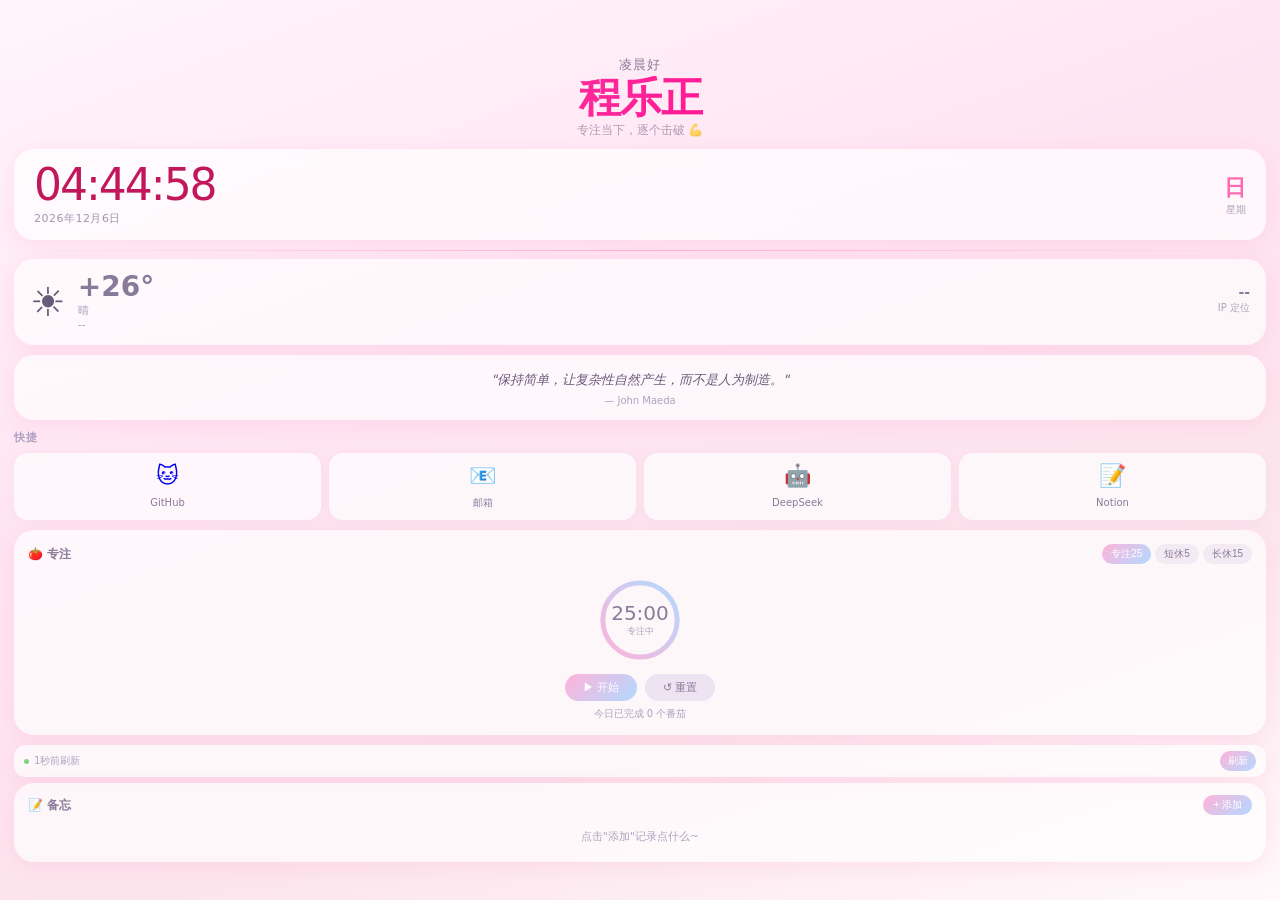
==== dashboard.html @ f09ca6eb "Deploy dashboard" ====
<!DOCTYPE html>
<html lang="zh">
<head>
<meta charset="UTF-8">
<meta name="viewport" content="width=device-width, initial-scale=1.0">
<title>Dashboard</title>
<style>
* { margin: 0; padding: 0; box-sizing: border-box; }
:root {
  --pink: #ff69b4;
  --pink-light: #ffb3d9;
  --pink-dark: #c2185b;
  --purple: #b090c0;
  --purple-dark: #8a7a9a;
  --bg: #ffeef8;
  --card: rgba(255,255,255,0.7);
  --card-hover: rgba(255,255,255,0.9);
  --text: #6a5a7a;
  --text-light: #b0a0c0;
  --shadow: 0 4px 20px rgba(255,150,200,0.2);
  --shadow-hover: 0 8px 30px rgba(255,150,200,0.35);
  --radius: 20px;
}
body {
  min-height: 100vh;
  font-family: 'Segoe UI', 'Microsoft YaHei', system-ui, sans-serif;
  background: linear-gradient(160deg, #fff5fb 0%, #ffe4f2 40%, #fce4ec 70%, #fff9fb 100%);
  overflow: hidden;
  user-select: none;
  color: var(--text);
  border-radius: 24px;
  clip-path: inset(0 round 24px);
}
.content { padding: 48px 14px 38px; height: 100vh; overflow-y: auto; }

/* ===================== HERO ===================== */
.hero {
  text-align: center;
  padding: 8px 0 10px;
  position: relative;
}
.hero-greeting {
  font-size: 13px;
  color: var(--purple-dark);
  margin-bottom: 2px;
  letter-spacing: 1px;
}
.hero-name {
  font-size: 42px;
  font-weight: 800;
  line-height: 1.05;
  background: linear-gradient(125deg, #ff69b4 0%, #ff1493 30%, #b03ab0 60%, #ff69b4 100%);
  background-size: 200% auto;
  -webkit-background-clip: text;
  -webkit-text-fill-color: transparent;
  background-clip: text;
  animation: shimmer 4s linear infinite;
  letter-spacing: -1px;
}
@keyframes shimmer {
  0% { background-position: 0% center; }
  100% { background-position: 200% center; }
}
.hero-sub {
  font-size: 12px;
  color: var(--purple-dark);
  opacity: 0.7;
  margin-top: 2px;
}

/* ===================== TIME CARD ===================== */
.time-card {
  background: var(--card);
  border-radius: var(--radius);
  padding: 14px 20px;
  margin-bottom: 10px;
  box-shadow: var(--shadow);
  backdrop-filter: blur(10px);
  display: flex;
  align-items: center;
  justify-content: space-between;
}
.time-left { display: flex; flex-direction: column; }
.time { font-size: 44px; font-weight: 200; color: var(--pink-dark); line-height: 1; letter-spacing: -2px; }
.date { font-size: 11px; color: var(--purple-dark); margin-top: 4px; opacity: 0.8; letter-spacing: 0.5px; }
.time-right { text-align: right; }
.weekday { font-size: 22px; font-weight: 600; color: var(--pink); }
.weekday-label { font-size: 10px; color: var(--purple-dark); opacity: 0.7; }

/* ===================== DIVIDER ===================== */
.divider { height: 1px; background: linear-gradient(90deg, transparent, var(--pink-light), transparent); margin: 8px 0; }

/* ===================== INFO ROW ===================== */
.info-row { display: grid; grid-template-columns: 1fr 1fr; gap: 8px; margin-bottom: 10px; }
.info-card {
  background: var(--card);
  border-radius: var(--radius);
  padding: 12px 14px;
  box-shadow: var(--shadow);
  backdrop-filter: blur(10px);
  transition: all 0.25s;
}
.info-card:hover { background: var(--card-hover); box-shadow: var(--shadow-hover); transform: translateY(-2px); }
.info-card:active { transform: translateY(0); }
.info-label { font-size: 10px; color: var(--text-light); margin-bottom: 4px; display: flex; align-items: center; gap: 4px; }
.info-value { font-size: 18px; font-weight: 600; color: var(--purple-dark); line-height: 1.1; }
.info-value.sm { font-size: 14px; }
.weather-card-full { background: var(--card); border-radius: var(--radius); padding: 14px 16px; margin-bottom: 10px; box-shadow: var(--shadow); display: flex; align-items: center; gap: 12px; }
.weather-icon-lg { font-size: 40px; line-height: 1; }
.weather-detail { flex: 1; }
.weather-main { font-size: 28px; font-weight: 700; color: var(--purple-dark); line-height: 1; }
.weather-sub { font-size: 11px; color: var(--text-light); margin-top: 2px; }
.weather-meta { font-size: 11px; color: var(--purple-dark); opacity: 0.7; }

/* ===================== QUOTE ===================== */
.quote-card {
  background: var(--card);
  border-radius: var(--radius);
  padding: 14px 16px;
  margin-bottom: 10px;
  box-shadow: var(--shadow);
  text-align: center;
}
.quote-text { font-size: 13px; line-height: 1.7; color: var(--text); font-style: italic; }
.quote-author { font-size: 10px; color: var(--text-light); margin-top: 4px; }

/* ===================== QUICK LINKS ===================== */
.section-title { font-size: 11px; font-weight: 600; color: var(--text-light); letter-spacing: 1px; margin-bottom: 8px; text-transform: uppercase; }
.links-section { display: grid; grid-template-columns: repeat(4, 1fr); gap: 8px; margin-bottom: 10px; }
.link-card {
  background: var(--card);
  border-radius: 14px;
  padding: 10px 4px;
  text-align: center;
  cursor: pointer;
  transition: all 0.25s;
  box-shadow: 0 2px 10px rgba(200,180,220,0.12);
  text-decoration: none;
  display: block;
}
.link-card:hover { transform: translateY(-3px); box-shadow: var(--shadow-hover); background: var(--card-hover); }
.link-card:active { transform: translateY(0); }
.link-icon { font-size: 22px; display: block; margin-bottom: 3px; }
.link-name { font-size: 10px; color: var(--purple-dark); font-weight: 500; }

/* ===================== POMODORO ===================== */
.pomo-section { background: var(--card); border-radius: var(--radius); padding: 14px; margin-bottom: 10px; box-shadow: var(--shadow); }
.pomo-header { display: flex; align-items: center; justify-content: space-between; margin-bottom: 12px; }
.pomo-title { font-size: 12px; font-weight: 600; color: var(--purple-dark); display: flex; align-items: center; gap: 4px; }
.pomo-modes { display: flex; gap: 4px; }
.pomo-mode-btn { background: rgba(200,180,220,0.2); border: none; color: var(--purple-dark); font-size: 10px; padding: 3px 9px; border-radius: 20px; cursor: pointer; transition: all 0.2s; }
.pomo-mode-btn.active { background: linear-gradient(135deg, var(--pink-light), #b3d9ff); color: #fff; }
.pomo-mode-btn:hover:not(.active) { background: rgba(200,180,220,0.4); }
.pomo-display { display: flex; align-items: center; justify-content: center; gap: 16px; margin-bottom: 10px; }
.pomo-ring-wrap { position: relative; width: 88px; height: 88px; }
.pomo-ring { transform: rotate(-90deg); }
.pomo-ring circle { fill: none; stroke-width: 5; stroke-linecap: round; }
.pomo-ring-bg { stroke: rgba(200,180,220,0.25); }
.pomo-ring-progress { stroke: url(#pomoGrad); transition: stroke-dashoffset 1s linear; }
.pomo-time { position: absolute; inset: 0; display: flex; flex-direction: column; align-items: center; justify-content: center; }
.pomo-time-num { font-size: 20px; font-weight: 200; color: var(--purple-dark); line-height: 1; }
.pomo-time-label { font-size: 9px; color: var(--text-light); margin-top: 2px; }
.pomo-controls { display: flex; gap: 8px; justify-content: center; }
.pomo-btn { background: linear-gradient(135deg, var(--pink-light), #b3d9ff); border: none; color: #fff; font-size: 11px; padding: 6px 18px; border-radius: 20px; cursor: pointer; transition: all 0.2s; }
.pomo-btn:hover { transform: scale(1.05); box-shadow: 0 4px 12px rgba(255,150,200,0.3); }
.pomo-btn.reset { background: rgba(200,180,220,0.3); color: var(--purple-dark); }
.pomo-btn.reset:hover { background: rgba(200,180,220,0.5); box-shadow: none; }
.pomo-sessions { text-align: center; font-size: 10px; color: var(--text-light); margin-top: 6px; }

/* ===================== MEMO ===================== */
.memo-section { background: var(--card); border-radius: var(--radius); padding: 12px 14px; margin-bottom: 10px; box-shadow: var(--shadow); }
.memo-header { display: flex; align-items: center; justify-content: space-between; margin-bottom: 8px; }
.memo-title { font-size: 12px; font-weight: 600; color: var(--purple-dark); display: flex; align-items: center; gap: 4px; }
.memo-add-btn { background: linear-gradient(135deg, var(--pink-light), #b3d9ff); border: none; color: #fff; font-size: 10px; padding: 3px 10px; border-radius: 20px; cursor: pointer; }
.memo-list { max-height: 100px; overflow-y: auto; }
.memo-item { display: flex; align-items: flex-start; gap: 7px; padding: 5px 0; border-bottom: 1px solid rgba(200,180,220,0.1); }
.memo-item:last-child { border-bottom: none; }
.memo-check { width: 14px; height: 14px; border-radius: 50%; border: 1.5px solid var(--purple); cursor: pointer; flex-shrink: 0; margin-top: 1px; display: flex; align-items: center; justify-content: center; font-size: 9px; color: #fff; transition: all 0.2s; }
.memo-check.done { background: linear-gradient(135deg, var(--pink-light), #b3d9ff); border-color: transparent; }
.memo-text { font-size: 12px; color: var(--text); line-height: 1.5; flex: 1; cursor: pointer; }
.memo-text.done { text-decoration: line-through; color: var(--text-light); }
.memo-input-row { display: flex; gap: 6px; margin-top: 6px; }
.memo-input { flex: 1; background: rgba(255,255,255,0.8); border: 1.5px solid rgba(200,180,220,0.3); border-radius: 10px; padding: 5px 10px; font-size: 11px; color: var(--text); outline: none; }
.memo-input:focus { border-color: var(--pink); }
.memo-input-submit { background: linear-gradient(135deg, var(--pink-light), #b3d9ff); border: none; color: #fff; font-size: 11px; padding: 5px 10px; border-radius: 10px; cursor: pointer; }
.memo-empty { text-align: center; font-size: 11px; color: var(--text-light); padding: 6px 0; }

/* ===================== STATUS BAR ===================== */
.status-bar { padding: 6px 10px; background: var(--card); border-radius: 12px; display: flex; align-items: center; justify-content: space-between; font-size: 10px; color: var(--text-light); box-shadow: var(--shadow); margin-bottom: 6px; }
.status-left { display: flex; align-items: center; gap: 5px; }
.status-dot { width: 5px; height: 5px; background: #7ed47e; border-radius: 50%; animation: pulse 2s ease-in-out infinite; }
@keyframes pulse { 0%,100% { opacity: 1; } 50% { opacity: 0.3; } }
.status-btn { background: linear-gradient(135deg, var(--pink-light), #b3d9ff); border: none; color: #fff; font-size: 10px; padding: 3px 8px; border-radius: 20px; cursor: pointer; }

/* ===================== PARTICLES ===================== */
.particles { position: fixed; inset: 0; pointer-events: none; z-index: 0; overflow: hidden; }
.particle { position: absolute; animation: floatUp linear infinite; opacity: 0; filter: blur(0.5px); }
@keyframes floatUp { 0% { transform: translateY(105vh) rotate(0deg) scale(0.5); opacity: 0; } 8% { opacity: 0.85; transform: translateY(90vh) rotate(45deg) scale(1); } 90% { opacity: 0.7; } 100% { transform: translateY(-15vh) rotate(720deg) scale(0.3); opacity: 0; } }

/* scrollbar */
::-webkit-scrollbar { width: 4px; }
::-webkit-scrollbar-thumb { background: rgba(200,180,220,0.3); border-radius: 4px; }
</style>
</head>
<body>

<div class="particles" id="particles"></div>

<div class="content">

  <!-- HERO: 大标题问候 -->
  <div class="hero">
    <div class="hero-greeting" id="greeting">下午好</div>
    <div class="hero-name">程乐正</div>
    <div class="hero-sub" id="heroSub">每一天都值得期待 ✨</div>
  </div>

  <!-- 时间卡片 -->
  <div class="time-card">
    <div class="time-left">
      <div class="time" id="clock">--:--:--</div>
      <div class="date" id="date">----/--/--</div>
    </div>
    <div class="time-right">
      <div class="weekday" id="weekday">三</div>
      <div class="weekday-label">星期</div>
    </div>
  </div>

  <div class="divider"></div>

  <!-- 天气 + IP -->
  <div class="weather-card-full" id="weatherCard">
    <div class="weather-icon-lg" id="weatherIcon">☀️</div>
    <div class="weather-detail">
      <div class="weather-main" id="weatherTemp">--°</div>
      <div class="weather-sub" id="weatherCondition">加载中...</div>
      <div class="weather-meta" id="weatherMeta">--</div>
    </div>
    <div style="text-align:right">
      <div class="info-value sm" id="ipAddr">--</div>
      <div class="info-label" id="ipLoc">IP 定位</div>
    </div>
  </div>

  <!-- 名言 -->
  <div class="quote-card">
    <div class="quote-text" id="quote">"loading..."</div>
    <div class="quote-author" id="author"></div>
  </div>

  <!-- 快捷链接 -->
  <div class="section-title">快捷</div>
  <div class="links-section">
    <a class="link-card" href="https://github.com" target="_blank">
      <span class="link-icon">🐱</span><span class="link-name">GitHub</span>
    </a>
    <a class="link-card" href="https://mail.google.com" target="_blank">
      <span class="link-icon">📧</span><span class="link-name">邮箱</span>
    </a>
    <a class="link-card" href="https://chat.deepseek.com" target="_blank">
      <span class="link-icon">🤖</span><span class="link-name">DeepSeek</span>
    </a>
    <a class="link-card" href="https://www.notion.so" target="_blank">
      <span class="link-icon">📝</span><span class="link-name">Notion</span>
    </a>
  </div>

  <!-- 番茄钟 -->
  <div class="pomo-section">
    <div class="pomo-header">
      <span class="pomo-title">🍅 专注</span>
      <div class="pomo-modes">
        <button class="pomo-mode-btn active" id="mode25" onclick="setPomoMode(25,0)">专注25</button>
        <button class="pomo-mode-btn" id="mode5" onclick="setPomoMode(5,1)">短休5</button>
        <button class="pomo-mode-btn" id="mode15" onclick="setPomoMode(15,2)">长休15</button>
      </div>
    </div>
    <div class="pomo-display">
      <div class="pomo-ring-wrap">
        <svg class="pomo-ring" width="88" height="88" viewBox="0 0 90 90">
          <defs>
            <linearGradient id="pomoGrad" x1="0%" y1="0%" x2="100%" y2="100%">
              <stop offset="0%" stop-color="#ffb3d9"/>
              <stop offset="100%" stop-color="#b3d9ff"/>
            </linearGradient>
          </defs>
          <circle class="pomo-ring-bg" cx="45" cy="45" r="38"/>
          <circle class="pomo-ring-progress" id="pomoProgress" cx="45" cy="45" r="38" stroke-dasharray="238.76" stroke-dashoffset="0"/>
        </svg>
        <div class="pomo-time">
          <span class="pomo-time-num" id="pomoTime">25:00</span>
          <span class="pomo-time-label" id="pomoLabel">专注中</span>
        </div>
      </div>
    </div>
    <div class="pomo-controls">
      <button class="pomo-btn" id="pomoStartBtn" onclick="togglePomo()">▶ 开始</button>
      <button class="pomo-btn reset" onclick="resetPomo()">↺ 重置</button>
    </div>
    <div class="pomo-sessions" id="pomoSessions">今日已完成 0 个番茄</div>
  </div>

  <!-- 状态栏 -->
  <div class="status-bar">
    <div class="status-left"><span class="status-dot"></span><span id="statusText">已同步</span></div>
    <button class="status-btn" onclick="refreshAll()">刷新</button>
  </div>

  <!-- 备忘 -->
  <div class="memo-section">
    <div class="memo-header">
      <span class="memo-title">📝 备忘</span>
      <button class="memo-add-btn" onclick="showMemoInput()">+ 添加</button>
    </div>
    <div class="memo-list" id="memoList"></div>
    <div class="memo-input-row" id="memoInputRow" style="display:none;">
      <input class="memo-input" id="memoInput" placeholder="写点什么..." onkeydown="if(event.keyCode===13)addMemo()">
      <button class="memo-input-submit" onclick="addMemo()">✓</button>
    </div>
  </div>

</div>

<script>
var lastRefresh = new Date();
var memos = [];
var quotes = [
  ['代码是写给人读的，顺便让机器运行。', 'Donald Knuth'],
  ['大道至简，复杂的系统往往来自简单的想法的堆积。', 'Richard Feynman'],
  ['行动胜于分析。', 'Jeff Bezos'],
  ['保持简单，让复杂性自然产生，而不是人为制造。', 'John Maeda'],
  ['最好的代码就是没有代码。', 'Jeff Atwood'],
  ['简单是终极的复杂。', 'Leonardo da Vinci'],
];

function tf(v) { return v < 10 ? '0' + v : '' + v; }
function updateClock() {
  var now = new Date();
  document.getElementById('clock').textContent = tf(now.getHours()) + ':' + tf(now.getMinutes()) + ':' + tf(now.getSeconds());
  document.getElementById('date').textContent = now.getFullYear() + '年' + (now.getMonth()+1) + '月' + now.getDate() + '日';
  var days = ['日','一','二','三','四','五','六'];
  document.getElementById('weekday').textContent = days[now.getDay()];
  var el = Math.floor((now - lastRefresh) / 1000);
  document.getElementById('statusText').textContent = el < 60 ? el + '秒前刷新' : Math.floor(el/60) + '分钟前刷新';
}
setInterval(updateClock, 1000);
updateClock();

function updateGreeting() {
  var h = new Date().getHours();
  var t = h < 6 ? '凌晨好' : h < 9 ? '早上好' : h < 12 ? '上午好' : h < 14 ? '中午好' : h < 18 ? '下午好' : h < 22 ? '晚上好' : '夜深了';
  var subs = ['每一天都值得期待 ✨', '今天也要元气满满 🌸', '加油，效率翻倍 🚀', '专注当下，逐个击破 💪', '保持热爱，持续进步 🔥'];
  document.getElementById('greeting').textContent = t;
  document.getElementById('heroSub').textContent = subs[Math.floor(Math.random() * subs.length)];
}
updateGreeting();

async function fetchIP() {
  try {
    var r = await fetch('https://ipapi.co/json/');
    var d = await r.json();
    document.getElementById('ipAddr').textContent = d.ip || '--';
    document.getElementById('ipLoc').textContent = d.city ? (d.city + ', ' + d.country_name) : '--';
  } catch(e) {
    try {
      var r2 = await fetch('https://ipinfo.io/json');
      var d2 = await r2.json();
      document.getElementById('ipAddr').textContent = d2.ip || '--';
      document.getElementById('ipLoc').textContent = d2.city ? (d2.city + ', ' + d2.country) : '--';
    } catch(e2) {
      document.getElementById('ipAddr').textContent = '--';
    }
  }
}
fetchIP();

async function fetchWeather() {
  try {
    var r = await fetch('https://wttr.in/?format=%c+%t+%C+%h&lang=zh');
    var t = await r.text();
    var parts = t.trim().split(/\s+/);
    document.getElementById('weatherIcon').textContent = parts[0] || '☀️';
    document.getElementById('weatherTemp').textContent = (parts[1] || '+26').replace('C','') + '°';
    document.getElementById('weatherCondition').textContent = parts[2] || '晴';
    document.getElementById('weatherMeta').textContent = '湿度: ' + (parts[3] || '57%');
  } catch(e) {
    document.getElementById('weatherIcon').textContent = '☀️';
    document.getElementById('weatherTemp').textContent = '+26°';
    document.getElementById('weatherCondition').textContent = '晴';
  }
}
fetchWeather();

function refreshAll() {
  lastRefresh = new Date();
  updateGreeting();
  fetchIP();
  fetchWeather();
  var q2 = quotes[Math.floor(Math.random() * quotes.length)];
  document.getElementById('quote').textContent = '"' + q2[0] + '"';
  document.getElementById('author').textContent = '— ' + q2[1];
  document.getElementById('statusText').textContent = '已同步';
}

var qi = quotes[Math.floor(Math.random() * quotes.length)];
document.getElementById('quote').textContent = '"' + qi[0] + '"';
document.getElementById('author').textContent = '— ' + qi[1];

/* particles */
var shapes = ['🐷','💗','✨','🌸','💕','🎀','💫','🌷','🐽'];
for (var i = 0; i < 18; i++) {
  var p = document.createElement('div');
  var types = ['heart','star','flower'];
  p.className = 'particle';
  p.textContent = shapes[Math.floor(Math.random() * shapes.length)];
  p.style.left = Math.random() * 100 + '%';
  p.style.fontSize = (12 + Math.random() * 18) + 'px';
  p.style.animationDuration = (12 + Math.random() * 18) + 's';
  p.style.animationDelay = Math.random() * 15 + 's';
  p.style.filter = 'drop-shadow(0 0 4px rgba(255,105,180,0.4))';
  document.getElementById('particles').appendChild(p);
}

/* memos */
function loadMemos() { memos = JSON.parse(localStorage.getItem('memos') || '[]'); renderMemos(); }
function renderMemos() {
  var list = document.getElementById('memoList');
  if (memos.length === 0) { list.innerHTML = '<div class="memo-empty">点击"添加"记录点什么~</div>'; return; }
  var html = '';
  for (var i = 0; i < memos.length; i++) {
    var m = memos[i];
    html += '<div class="memo-item"><div class="memo-check ' + (m.done?'done':'') + '" onclick="toggleMemo(' + i + ')">' + (m.done?'✓':'') + '</div><div class="memo-text ' + (m.done?'done':'') + '" onclick="toggleMemo(' + i + ')">' + m.text.replace(/</g,'&lt;').replace(/>/g,'&gt;') + '</div></div>';
  }
  list.innerHTML = html;
}
function showMemoInput() { document.getElementById('memoInputRow').style.display = 'flex'; document.getElementById('memoInput').focus(); }
function addMemo() {
  var text = document.getElementById('memoInput').value.trim();
  if (!text) return;
  memos.push({text: text, done: false});
  document.getElementById('memoInput').value = '';
  document.getElementById('memoInputRow').style.display = 'none';
  localStorage.setItem('memos', JSON.stringify(memos));
  renderMemos();
}
function toggleMemo(i) { memos[i].done = !memos[i].done; localStorage.setItem('memos', JSON.stringify(memos)); renderMemos(); }
loadMemos();

/* pomodoro */
var pomo = { total: 25*60, remaining: 25*60, running: false, interval: null, sessions: parseInt(localStorage.getItem('pomoSessions')||'0'), modeLabel: '专注中' };
function setPomoMode(mins, labelIdx) {
  clearInterval(pomo.interval);
  pomo.running = false;
  pomo.total = mins*60;
  pomo.remaining = mins*60;
  var labels = ['专注中','短休息','长休息'];
  pomo.modeLabel = labels[labelIdx];
  document.querySelectorAll('.pomo-mode-btn').forEach(function(b){b.classList.remove('active')});
  document.getElementById('mode'+(labelIdx===0?25:labelIdx===1?5:15)).classList.add('active');
  updatePomoDisplay();
  document.getElementById('pomoStartBtn').textContent = '▶ 开始';
}
function updatePomoDisplay() {
  var m = Math.floor(pomo.remaining/60);
  var s = pomo.remaining % 60;
  document.getElementById('pomoTime').textContent = (m<10?'0':'')+m+':'+(s<10?'0':'')+s;
  document.getElementById('pomoLabel').textContent = pomo.modeLabel;
  var circumference = 2*Math.PI*38;
  document.getElementById('pomoProgress').style.strokeDashoffset = circumference * (1 - pomo.remaining / pomo.total);
  document.getElementById('pomoSessions').textContent = '今日已完成 ' + pomo.sessions + ' 个番茄';
}
function togglePomo() {
  if (pomo.running) {
    clearInterval(pomo.interval);
    pomo.running = false;
    document.getElementById('pomoStartBtn').textContent = '▶ 继续';
  } else {
    pomo.running = true;
    document.getElementById('pomoStartBtn').textContent = '❚❚ 暂停';
    pomo.interval = setInterval(function() {
      if (pomo.remaining <= 0) {
        clearInterval(pomo.interval);
        pomo.running = false;
        if (pomo.modeLabel === '专注中') {
          pomo.sessions++;
          localStorage.setItem('pomoSessions', pomo.sessions);
          setPomoMode(5, 1);
        } else {
          setPomoMode(25, 0);
        }
        document.getElementById('pomoStartBtn').textContent = '▶ 开始';
        return;
      }
      pomo.remaining--;
      updatePomoDisplay();
    }, 1000);
  }
}
function resetPomo() { clearInterval(pomo.interval); pomo.running = false; setPomoMode(25, 0); document.getElementById('pomoStartBtn').textContent = '▶ 开始'; }
updatePomoDisplay();
</script>
</body>
</html>
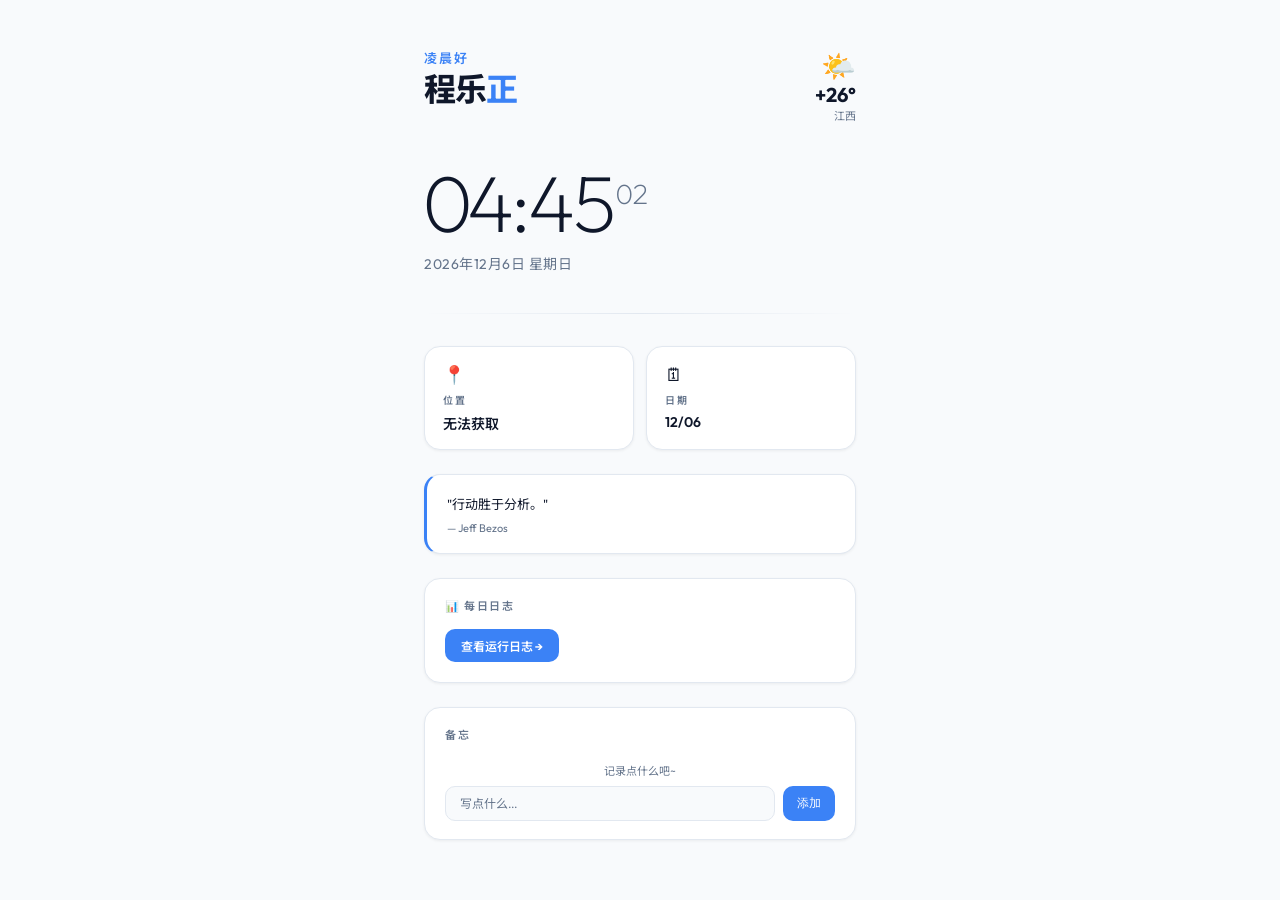
==== commit dd43d9f6: "Update dashboard.html" ====
--- a/dashboard.html
+++ b/dashboard.html
@@ -5,201 +5,249 @@
 <meta name="viewport" content="width=device-width, initial-scale=1.0">
 <title>Dashboard</title>
 <style>
+@import url('https://fonts.googleapis.com/css2?family=Outfit:wght@200;400;600;800&family=Noto+Sans+SC:wght@300;400;700&display=swap');
+
 * { margin: 0; padding: 0; box-sizing: border-box; }
+
 :root {
-  --pink: #ff69b4;
-  --pink-light: #ffb3d9;
-  --pink-dark: #c2185b;
-  --purple: #b090c0;
-  --purple-dark: #8a7a9a;
-  --bg: #ffeef8;
-  --card: rgba(255,255,255,0.7);
-  --card-hover: rgba(255,255,255,0.9);
-  --text: #6a5a7a;
-  --text-light: #b0a0c0;
-  --shadow: 0 4px 20px rgba(255,150,200,0.2);
-  --shadow-hover: 0 8px 30px rgba(255,150,200,0.35);
-  --radius: 20px;
-}
+  /* ── Minimalist Design System Tokens ── */
+  --bg: #f8fafc;
+  --surface: #ffffff;
+  --border: #e2e8f0;
+  --text: #0f172a;
+  --muted: #64748b;
+  --accent: #3b82f6;
+  --accent-soft: rgba(59, 130, 246, 0.08);
+  --shadow-sm: 0 1px 3px rgba(0,0,0,0.06);
+  --shadow-md: 0 4px 12px rgba(0,0,0,0.08);
+  --shadow-lg: 0 12px 32px rgba(59,130,246,0.12);
+  --radius: 16px;
+}
+
 body {
+  font-family: 'Outfit', 'Noto Sans SC', -apple-system, sans-serif;
+  background: var(--bg);
+  color: var(--text);
   min-height: 100vh;
-  font-family: 'Segoe UI', 'Microsoft YaHei', system-ui, sans-serif;
-  background: linear-gradient(160deg, #fff5fb 0%, #ffe4f2 40%, #fce4ec 70%, #fff9fb 100%);
   overflow: hidden;
   user-select: none;
-  color: var(--text);
-  border-radius: 24px;
-  clip-path: inset(0 round 24px);
-}
-.content { padding: 48px 14px 38px; height: 100vh; overflow-y: auto; }
-
-/* ===================== HERO ===================== */
-.hero {
-  text-align: center;
-  padding: 8px 0 10px;
-  position: relative;
-}
-.hero-greeting {
+}
+
+.content {
+  max-width: 480px;
+  margin: 0 auto;
+  padding: 48px 24px 40px;
+  height: 100vh;
+  overflow-y: auto;
+}
+
+/* ── Top bar ── */
+.topbar {
+  display: flex;
+  align-items: flex-start;
+  justify-content: space-between;
+  margin-bottom: 40px;
+}
+.topbar-left {}
+.greeting {
   font-size: 13px;
-  color: var(--purple-dark);
-  margin-bottom: 2px;
-  letter-spacing: 1px;
-}
-.hero-name {
-  font-size: 42px;
+  font-weight: 600;
+  color: var(--accent);
+  letter-spacing: 2px;
+  text-transform: uppercase;
+  margin-bottom: 6px;
+}
+.name {
+  font-size: 32px;
   font-weight: 800;
-  line-height: 1.05;
-  background: linear-gradient(125deg, #ff69b4 0%, #ff1493 30%, #b03ab0 60%, #ff69b4 100%);
-  background-size: 200% auto;
-  -webkit-background-clip: text;
-  -webkit-text-fill-color: transparent;
-  background-clip: text;
-  animation: shimmer 4s linear infinite;
+  color: var(--text);
   letter-spacing: -1px;
-}
-@keyframes shimmer {
-  0% { background-position: 0% center; }
-  100% { background-position: 200% center; }
-}
-.hero-sub {
+  line-height: 1;
+}
+.name span { color: var(--accent); }
+.topbar-right {
+  text-align: right;
+  padding-top: 4px;
+}
+.weather-icon { font-size: 28px; line-height: 1; margin-bottom: 2px; }
+.weather-temp { font-size: 20px; font-weight: 700; color: var(--text); }
+.weather-loc { font-size: 11px; color: var(--muted); }
+
+/* ── Clock ── */
+.clock-section { margin-bottom: 40px; }
+.clock-main {
+  font-size: 80px;
+  font-weight: 200;
+  color: var(--text);
+  line-height: 1;
+  letter-spacing: -4px;
+  font-variant-numeric: tabular-nums;
+}
+.clock-sec {
+  font-size: 28px;
+  font-weight: 200;
+  color: var(--muted);
+  vertical-align: super;
+  letter-spacing: -1px;
+  margin-left: 2px;
+}
+.clock-date {
+  font-size: 14px;
+  font-weight: 400;
+  color: var(--muted);
+  margin-top: 10px;
+  letter-spacing: 0.5px;
+}
+
+/* ── Divider ── */
+.divider {
+  height: 1px;
+  background: linear-gradient(90deg, transparent, var(--border), transparent);
+  margin-bottom: 32px;
+}
+
+/* ── Info Row ── */
+.info-row {
+  display: grid;
+  grid-template-columns: 1fr 1fr;
+  gap: 12px;
+  margin-bottom: 24px;
+}
+.info-card {
+  background: var(--surface);
+  border-radius: var(--radius);
+  padding: 16px 18px;
+  box-shadow: var(--shadow-sm);
+  border: 1px solid var(--border);
+  transition: all 0.25s ease;
+}
+.info-card:hover {
+  box-shadow: var(--shadow-md);
+  transform: translateY(-2px);
+}
+.info-label {
+  font-size: 10px;
+  font-weight: 600;
+  color: var(--muted);
+  letter-spacing: 1.5px;
+  text-transform: uppercase;
+  margin-bottom: 6px;
+}
+.info-value { font-size: 14px; font-weight: 600; color: var(--text); }
+.info-icon { font-size: 18px; margin-bottom: 6px; }
+
+/* ── Quote ── */
+.quote-card {
+  background: var(--surface);
+  border-radius: var(--radius);
+  padding: 18px 20px;
+  margin-bottom: 24px;
+  box-shadow: var(--shadow-sm);
+  border: 1px solid var(--border);
+  border-left: 3px solid var(--accent);
+}
+.quote-text {
+  font-size: 13px;
+  line-height: 1.7;
+  color: var(--text);
+  font-style: normal;
+}
+.quote-author {
+  font-size: 11px;
+  color: var(--muted);
+  margin-top: 6px;
+}
+
+/* ── Memo ── */
+.memo-card {
+  background: var(--surface);
+  border-radius: var(--radius);
+  padding: 18px 20px;
+  box-shadow: var(--shadow-sm);
+  border: 1px solid var(--border);
+  margin-bottom: 24px;
+}
+.memo-title {
+  font-size: 11px;
+  font-weight: 600;
+  color: var(--muted);
+  letter-spacing: 1.5px;
+  text-transform: uppercase;
+  margin-bottom: 12px;
+}
+.memo-input-row {
+  display: flex;
+  gap: 8px;
+}
+.memo-input {
+  flex: 1;
+  background: var(--bg);
+  border: 1.5px solid var(--border);
+  border-radius: 10px;
+  padding: 9px 14px;
   font-size: 12px;
-  color: var(--purple-dark);
-  opacity: 0.7;
-  margin-top: 2px;
-}
-
-/* ===================== TIME CARD ===================== */
-.time-card {
-  background: var(--card);
-  border-radius: var(--radius);
-  padding: 14px 20px;
-  margin-bottom: 10px;
-  box-shadow: var(--shadow);
-  backdrop-filter: blur(10px);
+  font-family: inherit;
+  color: var(--text);
+  outline: none;
+  transition: border-color 0.2s;
+}
+.memo-input:focus { border-color: var(--accent); }
+.memo-input::placeholder { color: var(--muted); }
+.memo-btn {
+  background: var(--accent);
+  border: none;
+  color: #fff;
+  font-size: 12px;
+  padding: 9px 14px;
+  border-radius: 10px;
+  cursor: pointer;
+  transition: all 0.2s;
+}
+.memo-btn:hover { background: #2563eb; transform: translateY(-1px); }
+.memo-list { margin-top: 10px; }
+.memo-item {
   display: flex;
   align-items: center;
-  justify-content: space-between;
-}
-.time-left { display: flex; flex-direction: column; }
-.time { font-size: 44px; font-weight: 200; color: var(--pink-dark); line-height: 1; letter-spacing: -2px; }
-.date { font-size: 11px; color: var(--purple-dark); margin-top: 4px; opacity: 0.8; letter-spacing: 0.5px; }
-.time-right { text-align: right; }
-.weekday { font-size: 22px; font-weight: 600; color: var(--pink); }
-.weekday-label { font-size: 10px; color: var(--purple-dark); opacity: 0.7; }
-
-/* ===================== DIVIDER ===================== */
-.divider { height: 1px; background: linear-gradient(90deg, transparent, var(--pink-light), transparent); margin: 8px 0; }
-
-/* ===================== INFO ROW ===================== */
-.info-row { display: grid; grid-template-columns: 1fr 1fr; gap: 8px; margin-bottom: 10px; }
-.info-card {
-  background: var(--card);
-  border-radius: var(--radius);
-  padding: 12px 14px;
-  box-shadow: var(--shadow);
-  backdrop-filter: blur(10px);
-  transition: all 0.25s;
-}
-.info-card:hover { background: var(--card-hover); box-shadow: var(--shadow-hover); transform: translateY(-2px); }
-.info-card:active { transform: translateY(0); }
-.info-label { font-size: 10px; color: var(--text-light); margin-bottom: 4px; display: flex; align-items: center; gap: 4px; }
-.info-value { font-size: 18px; font-weight: 600; color: var(--purple-dark); line-height: 1.1; }
-.info-value.sm { font-size: 14px; }
-.weather-card-full { background: var(--card); border-radius: var(--radius); padding: 14px 16px; margin-bottom: 10px; box-shadow: var(--shadow); display: flex; align-items: center; gap: 12px; }
-.weather-icon-lg { font-size: 40px; line-height: 1; }
-.weather-detail { flex: 1; }
-.weather-main { font-size: 28px; font-weight: 700; color: var(--purple-dark); line-height: 1; }
-.weather-sub { font-size: 11px; color: var(--text-light); margin-top: 2px; }
-.weather-meta { font-size: 11px; color: var(--purple-dark); opacity: 0.7; }
-
-/* ===================== QUOTE ===================== */
-.quote-card {
-  background: var(--card);
-  border-radius: var(--radius);
-  padding: 14px 16px;
-  margin-bottom: 10px;
-  box-shadow: var(--shadow);
-  text-align: center;
-}
-.quote-text { font-size: 13px; line-height: 1.7; color: var(--text); font-style: italic; }
-.quote-author { font-size: 10px; color: var(--text-light); margin-top: 4px; }
-
-/* ===================== QUICK LINKS ===================== */
-.section-title { font-size: 11px; font-weight: 600; color: var(--text-light); letter-spacing: 1px; margin-bottom: 8px; text-transform: uppercase; }
-.links-section { display: grid; grid-template-columns: repeat(4, 1fr); gap: 8px; margin-bottom: 10px; }
-.link-card {
-  background: var(--card);
-  border-radius: 14px;
-  padding: 10px 4px;
-  text-align: center;
+  gap: 10px;
+  padding: 8px 0;
+  border-bottom: 1px solid var(--border);
+  font-size: 12px;
+  color: var(--text);
+}
+.memo-item:last-child { border-bottom: none; }
+.memo-check {
+  width: 16px;
+  height: 16px;
+  border-radius: 50%;
+  border: 1.5px solid var(--border);
   cursor: pointer;
-  transition: all 0.25s;
-  box-shadow: 0 2px 10px rgba(200,180,220,0.12);
-  text-decoration: none;
-  display: block;
-}
-.link-card:hover { transform: translateY(-3px); box-shadow: var(--shadow-hover); background: var(--card-hover); }
-.link-card:active { transform: translateY(0); }
-.link-icon { font-size: 22px; display: block; margin-bottom: 3px; }
-.link-name { font-size: 10px; color: var(--purple-dark); font-weight: 500; }
-
-/* ===================== POMODORO ===================== */
-.pomo-section { background: var(--card); border-radius: var(--radius); padding: 14px; margin-bottom: 10px; box-shadow: var(--shadow); }
-.pomo-header { display: flex; align-items: center; justify-content: space-between; margin-bottom: 12px; }
-.pomo-title { font-size: 12px; font-weight: 600; color: var(--purple-dark); display: flex; align-items: center; gap: 4px; }
-.pomo-modes { display: flex; gap: 4px; }
-.pomo-mode-btn { background: rgba(200,180,220,0.2); border: none; color: var(--purple-dark); font-size: 10px; padding: 3px 9px; border-radius: 20px; cursor: pointer; transition: all 0.2s; }
-.pomo-mode-btn.active { background: linear-gradient(135deg, var(--pink-light), #b3d9ff); color: #fff; }
-.pomo-mode-btn:hover:not(.active) { background: rgba(200,180,220,0.4); }
-.pomo-display { display: flex; align-items: center; justify-content: center; gap: 16px; margin-bottom: 10px; }
-.pomo-ring-wrap { position: relative; width: 88px; height: 88px; }
-.pomo-ring { transform: rotate(-90deg); }
-.pomo-ring circle { fill: none; stroke-width: 5; stroke-linecap: round; }
-.pomo-ring-bg { stroke: rgba(200,180,220,0.25); }
-.pomo-ring-progress { stroke: url(#pomoGrad); transition: stroke-dashoffset 1s linear; }
-.pomo-time { position: absolute; inset: 0; display: flex; flex-direction: column; align-items: center; justify-content: center; }
-.pomo-time-num { font-size: 20px; font-weight: 200; color: var(--purple-dark); line-height: 1; }
-.pomo-time-label { font-size: 9px; color: var(--text-light); margin-top: 2px; }
-.pomo-controls { display: flex; gap: 8px; justify-content: center; }
-.pomo-btn { background: linear-gradient(135deg, var(--pink-light), #b3d9ff); border: none; color: #fff; font-size: 11px; padding: 6px 18px; border-radius: 20px; cursor: pointer; transition: all 0.2s; }
-.pomo-btn:hover { transform: scale(1.05); box-shadow: 0 4px 12px rgba(255,150,200,0.3); }
-.pomo-btn.reset { background: rgba(200,180,220,0.3); color: var(--purple-dark); }
-.pomo-btn.reset:hover { background: rgba(200,180,220,0.5); box-shadow: none; }
-.pomo-sessions { text-align: center; font-size: 10px; color: var(--text-light); margin-top: 6px; }
-
-/* ===================== MEMO ===================== */
-.memo-section { background: var(--card); border-radius: var(--radius); padding: 12px 14px; margin-bottom: 10px; box-shadow: var(--shadow); }
-.memo-header { display: flex; align-items: center; justify-content: space-between; margin-bottom: 8px; }
-.memo-title { font-size: 12px; font-weight: 600; color: var(--purple-dark); display: flex; align-items: center; gap: 4px; }
-.memo-add-btn { background: linear-gradient(135deg, var(--pink-light), #b3d9ff); border: none; color: #fff; font-size: 10px; padding: 3px 10px; border-radius: 20px; cursor: pointer; }
-.memo-list { max-height: 100px; overflow-y: auto; }
-.memo-item { display: flex; align-items: flex-start; gap: 7px; padding: 5px 0; border-bottom: 1px solid rgba(200,180,220,0.1); }
-.memo-item:last-child { border-bottom: none; }
-.memo-check { width: 14px; height: 14px; border-radius: 50%; border: 1.5px solid var(--purple); cursor: pointer; flex-shrink: 0; margin-top: 1px; display: flex; align-items: center; justify-content: center; font-size: 9px; color: #fff; transition: all 0.2s; }
-.memo-check.done { background: linear-gradient(135deg, var(--pink-light), #b3d9ff); border-color: transparent; }
-.memo-text { font-size: 12px; color: var(--text); line-height: 1.5; flex: 1; cursor: pointer; }
-.memo-text.done { text-decoration: line-through; color: var(--text-light); }
-.memo-input-row { display: flex; gap: 6px; margin-top: 6px; }
-.memo-input { flex: 1; background: rgba(255,255,255,0.8); border: 1.5px solid rgba(200,180,220,0.3); border-radius: 10px; padding: 5px 10px; font-size: 11px; color: var(--text); outline: none; }
-.memo-input:focus { border-color: var(--pink); }
-.memo-input-submit { background: linear-gradient(135deg, var(--pink-light), #b3d9ff); border: none; color: #fff; font-size: 11px; padding: 5px 10px; border-radius: 10px; cursor: pointer; }
-.memo-empty { text-align: center; font-size: 11px; color: var(--text-light); padding: 6px 0; }
-
-/* ===================== STATUS BAR ===================== */
-.status-bar { padding: 6px 10px; background: var(--card); border-radius: 12px; display: flex; align-items: center; justify-content: space-between; font-size: 10px; color: var(--text-light); box-shadow: var(--shadow); margin-bottom: 6px; }
-.status-left { display: flex; align-items: center; gap: 5px; }
-.status-dot { width: 5px; height: 5px; background: #7ed47e; border-radius: 50%; animation: pulse 2s ease-in-out infinite; }
-@keyframes pulse { 0%,100% { opacity: 1; } 50% { opacity: 0.3; } }
-.status-btn { background: linear-gradient(135deg, var(--pink-light), #b3d9ff); border: none; color: #fff; font-size: 10px; padding: 3px 8px; border-radius: 20px; cursor: pointer; }
-
-/* ===================== PARTICLES ===================== */
+  display: flex;
+  align-items: center;
+  justify-content: center;
+  font-size: 9px;
+  color: #fff;
+  flex-shrink: 0;
+  transition: all 0.2s;
+}
+.memo-check.done { background: var(--accent); border-color: var(--accent); }
+.memo-text { flex: 1; cursor: pointer; line-height: 1.5; }
+.memo-text.done { text-decoration: line-through; color: var(--muted); }
+.memo-empty { text-align: center; font-size: 11px; color: var(--muted); padding: 8px 0; }
+
+/* ── Particles ── */
 .particles { position: fixed; inset: 0; pointer-events: none; z-index: 0; overflow: hidden; }
-.particle { position: absolute; animation: floatUp linear infinite; opacity: 0; filter: blur(0.5px); }
-@keyframes floatUp { 0% { transform: translateY(105vh) rotate(0deg) scale(0.5); opacity: 0; } 8% { opacity: 0.85; transform: translateY(90vh) rotate(45deg) scale(1); } 90% { opacity: 0.7; } 100% { transform: translateY(-15vh) rotate(720deg) scale(0.3); opacity: 0; } }
-
-/* scrollbar */
-::-webkit-scrollbar { width: 4px; }
-::-webkit-scrollbar-thumb { background: rgba(200,180,220,0.3); border-radius: 4px; }
+.particle {
+  position: absolute;
+  animation: floatUp linear infinite;
+  opacity: 0;
+  filter: drop-shadow(0 0 4px rgba(59,130,246,0.15));
+}
+@keyframes floatUp {
+  0% { transform: translateY(100vh) rotate(0deg); opacity: 0; }
+  10% { opacity: 0.6; }
+  90% { opacity: 0.4; }
+  100% { transform: translateY(-10vh) rotate(360deg); opacity: 0; }
+}
 </style>
 </head>
 <body>
@@ -208,225 +256,154 @@
 
 <div class="content">
 
-  <!-- HERO: 大标题问候 -->
-  <div class="hero">
-    <div class="hero-greeting" id="greeting">下午好</div>
-    <div class="hero-name">程乐正</div>
-    <div class="hero-sub" id="heroSub">每一天都值得期待 ✨</div>
-  </div>
-
-  <!-- 时间卡片 -->
-  <div class="time-card">
-    <div class="time-left">
-      <div class="time" id="clock">--:--:--</div>
-      <div class="date" id="date">----/--/--</div>
-    </div>
-    <div class="time-right">
-      <div class="weekday" id="weekday">三</div>
-      <div class="weekday-label">星期</div>
-    </div>
+  <!-- Top bar: greeting left, weather right -->
+  <div class="topbar">
+    <div class="topbar-left">
+      <div class="greeting" id="greeting">下午好</div>
+      <div class="name">程乐<span>正</span></div>
+    </div>
+    <div class="topbar-right">
+      <div class="weather-icon" id="weatherIcon">🌤️</div>
+      <div class="weather-temp" id="weatherTemp">--°</div>
+      <div class="weather-loc" id="weatherLoc">江西</div>
+    </div>
+  </div>
+
+  <!-- Clock -->
+  <div class="clock-section">
+    <div class="clock-main">
+      <span id="clockTime">--:--</span><span class="clock-sec" id="clockSec">--</span>
+    </div>
+    <div class="clock-date" id="clockDate">----年--月--日 星期--</div>
   </div>
 
   <div class="divider"></div>
 
-  <!-- 天气 + IP -->
-  <div class="weather-card-full" id="weatherCard">
-    <div class="weather-icon-lg" id="weatherIcon">☀️</div>
-    <div class="weather-detail">
-      <div class="weather-main" id="weatherTemp">--°</div>
-      <div class="weather-sub" id="weatherCondition">加载中...</div>
-      <div class="weather-meta" id="weatherMeta">--</div>
-    </div>
-    <div style="text-align:right">
-      <div class="info-value sm" id="ipAddr">--</div>
-      <div class="info-label" id="ipLoc">IP 定位</div>
-    </div>
-  </div>
-
-  <!-- 名言 -->
+  <!-- Info row -->
+  <div class="info-row">
+    <div class="info-card">
+      <div class="info-icon">📍</div>
+      <div class="info-label">位置</div>
+      <div class="info-value" id="ipInfo">--</div>
+    </div>
+    <div class="info-card">
+      <div class="info-icon">🗓</div>
+      <div class="info-label">日期</div>
+      <div class="info-value" id="todayInfo">--</div>
+    </div>
+  </div>
+
+  <!-- Quote -->
   <div class="quote-card">
     <div class="quote-text" id="quote">"loading..."</div>
-    <div class="quote-author" id="author"></div>
-  </div>
-
-  <!-- 快捷链接 -->
-  <div class="section-title">快捷</div>
-  <div class="links-section">
-    <a class="link-card" href="https://github.com" target="_blank">
-      <span class="link-icon">🐱</span><span class="link-name">GitHub</span>
-    </a>
-    <a class="link-card" href="https://mail.google.com" target="_blank">
-      <span class="link-icon">📧</span><span class="link-name">邮箱</span>
-    </a>
-    <a class="link-card" href="https://chat.deepseek.com" target="_blank">
-      <span class="link-icon">🤖</span><span class="link-name">DeepSeek</span>
-    </a>
-    <a class="link-card" href="https://www.notion.so" target="_blank">
-      <span class="link-icon">📝</span><span class="link-name">Notion</span>
-    </a>
-  </div>
-
-  <!-- 番茄钟 -->
-  <div class="pomo-section">
-    <div class="pomo-header">
-      <span class="pomo-title">🍅 专注</span>
-      <div class="pomo-modes">
-        <button class="pomo-mode-btn active" id="mode25" onclick="setPomoMode(25,0)">专注25</button>
-        <button class="pomo-mode-btn" id="mode5" onclick="setPomoMode(5,1)">短休5</button>
-        <button class="pomo-mode-btn" id="mode15" onclick="setPomoMode(15,2)">长休15</button>
-      </div>
-    </div>
-    <div class="pomo-display">
-      <div class="pomo-ring-wrap">
-        <svg class="pomo-ring" width="88" height="88" viewBox="0 0 90 90">
-          <defs>
-            <linearGradient id="pomoGrad" x1="0%" y1="0%" x2="100%" y2="100%">
-              <stop offset="0%" stop-color="#ffb3d9"/>
-              <stop offset="100%" stop-color="#b3d9ff"/>
-            </linearGradient>
-          </defs>
-          <circle class="pomo-ring-bg" cx="45" cy="45" r="38"/>
-          <circle class="pomo-ring-progress" id="pomoProgress" cx="45" cy="45" r="38" stroke-dasharray="238.76" stroke-dashoffset="0"/>
-        </svg>
-        <div class="pomo-time">
-          <span class="pomo-time-num" id="pomoTime">25:00</span>
-          <span class="pomo-time-label" id="pomoLabel">专注中</span>
-        </div>
-      </div>
-    </div>
-    <div class="pomo-controls">
-      <button class="pomo-btn" id="pomoStartBtn" onclick="togglePomo()">▶ 开始</button>
-      <button class="pomo-btn reset" onclick="resetPomo()">↺ 重置</button>
-    </div>
-    <div class="pomo-sessions" id="pomoSessions">今日已完成 0 个番茄</div>
-  </div>
-
-  <!-- 状态栏 -->
-  <div class="status-bar">
-    <div class="status-left"><span class="status-dot"></span><span id="statusText">已同步</span></div>
-    <button class="status-btn" onclick="refreshAll()">刷新</button>
-  </div>
-
-  <!-- 备忘 -->
-  <div class="memo-section">
-    <div class="memo-header">
-      <span class="memo-title">📝 备忘</span>
-      <button class="memo-add-btn" onclick="showMemoInput()">+ 添加</button>
-    </div>
+    <div class="quote-author" id="quoteAuthor"></div>
+  </div>
+
+  <!-- Logs link -->
+  <div class="memo-card">
+    <div class="memo-title">📊 每日日志</div>
+    <div style="padding: 4px 0 2px;">
+      <a href="logs.html" class="memo-btn" style="display:inline-block;text-decoration:none;color:#fff;background:var(--accent);padding:8px 16px;border-radius:10px;font-size:12px;font-weight:600;">查看运行日志 →</a>
+    </div>
+  </div>
+
+  <!-- Memo -->
+  <div class="memo-card">
+    <div class="memo-title">备忘</div>
     <div class="memo-list" id="memoList"></div>
-    <div class="memo-input-row" id="memoInputRow" style="display:none;">
-      <input class="memo-input" id="memoInput" placeholder="写点什么..." onkeydown="if(event.keyCode===13)addMemo()">
-      <button class="memo-input-submit" onclick="addMemo()">✓</button>
+    <div class="memo-input-row">
+      <input class="memo-input" id="memoInput" placeholder="写点什么..." onkeydown="if(event.key==='Enter')addMemo()">
+      <button class="memo-btn" onclick="addMemo()">添加</button>
     </div>
   </div>
 
 </div>
 
 <script>
-var lastRefresh = new Date();
-var memos = [];
+/* ── Clock ── */
+function updateClock() {
+  var now = new Date();
+  var h = String(now.getHours()).padStart(2,'0');
+  var m = String(now.getMinutes()).padStart(2,'0');
+  var s = String(now.getSeconds()).padStart(2,'0');
+  document.getElementById('clockTime').textContent = h + ':' + m;
+  document.getElementById('clockSec').textContent = s;
+  var days = ['日','一','二','三','四','五','六'];
+  document.getElementById('clockDate').textContent =
+    now.getFullYear() + '年' + (now.getMonth()+1) + '月' + now.getDate() + '日 星期' + days[now.getDay()];
+}
+setInterval(updateClock, 1000);
+updateClock();
+
+/* ── Greeting ── */
+function updateGreeting() {
+  var h = new Date().getHours();
+  var t = h < 6 ? '凌晨好' : h < 9 ? '早上好' : h < 12 ? '上午好' : h < 14 ? '中午好' : h < 18 ? '下午好' : h < 22 ? '晚上好' : '夜深了';
+  document.getElementById('greeting').textContent = t;
+}
+updateGreeting();
+
+/* ── IP Location ── */
+async function fetchIP() {
+  try {
+    var r = await fetch('https://ipinfo.io/json');
+    var d = await r.json();
+    document.getElementById('ipInfo').textContent = d.city ? (d.city + ', ' + d.country) : d.ip;
+    document.getElementById('todayInfo').textContent = new Date().toLocaleDateString('zh-CN', {month:'2-digit',day:'2-digit'});
+  } catch(e) {
+    document.getElementById('ipInfo').textContent = '无法获取';
+    document.getElementById('todayInfo').textContent = new Date().toLocaleDateString('zh-CN', {month:'2-digit',day:'2-digit'});
+  }
+}
+fetchIP();
+
+/* ── Weather (Jiangxi) ── */
+async function fetchWeather() {
+  try {
+    var r = await fetch('https://wttr.in/Jiangxi?format=%c+%t+%C&lang=zh');
+    var t = await r.text();
+    var parts = t.trim().split(/\s+/);
+    document.getElementById('weatherIcon').textContent = parts[0] || '☀️';
+    document.getElementById('weatherTemp').textContent = (parts[1] || '+26').replace('C','') + '°';
+    document.getElementById('weatherLoc').textContent = parts[2] || '江西';
+  } catch(e) {
+    document.getElementById('weatherTemp').textContent = '+26°';
+  }
+}
+fetchWeather();
+
+/* ── Quote ── */
 var quotes = [
   ['代码是写给人读的，顺便让机器运行。', 'Donald Knuth'],
   ['大道至简，复杂的系统往往来自简单的想法的堆积。', 'Richard Feynman'],
   ['行动胜于分析。', 'Jeff Bezos'],
-  ['保持简单，让复杂性自然产生，而不是人为制造。', 'John Maeda'],
   ['最好的代码就是没有代码。', 'Jeff Atwood'],
   ['简单是终极的复杂。', 'Leonardo da Vinci'],
+  ['保持简单，让复杂性自然产生。', 'John Maeda'],
 ];
-
-function tf(v) { return v < 10 ? '0' + v : '' + v; }
-function updateClock() {
-  var now = new Date();
-  document.getElementById('clock').textContent = tf(now.getHours()) + ':' + tf(now.getMinutes()) + ':' + tf(now.getSeconds());
-  document.getElementById('date').textContent = now.getFullYear() + '年' + (now.getMonth()+1) + '月' + now.getDate() + '日';
-  var days = ['日','一','二','三','四','五','六'];
-  document.getElementById('weekday').textContent = days[now.getDay()];
-  var el = Math.floor((now - lastRefresh) / 1000);
-  document.getElementById('statusText').textContent = el < 60 ? el + '秒前刷新' : Math.floor(el/60) + '分钟前刷新';
-}
-setInterval(updateClock, 1000);
-updateClock();
-
-function updateGreeting() {
-  var h = new Date().getHours();
-  var t = h < 6 ? '凌晨好' : h < 9 ? '早上好' : h < 12 ? '上午好' : h < 14 ? '中午好' : h < 18 ? '下午好' : h < 22 ? '晚上好' : '夜深了';
-  var subs = ['每一天都值得期待 ✨', '今天也要元气满满 🌸', '加油，效率翻倍 🚀', '专注当下，逐个击破 💪', '保持热爱，持续进步 🔥'];
-  document.getElementById('greeting').textContent = t;
-  document.getElementById('heroSub').textContent = subs[Math.floor(Math.random() * subs.length)];
-}
-updateGreeting();
-
-async function fetchIP() {
-  try {
-    var r = await fetch('https://ipapi.co/json/');
-    var d = await r.json();
-    document.getElementById('ipAddr').textContent = d.ip || '--';
-    document.getElementById('ipLoc').textContent = d.city ? (d.city + ', ' + d.country_name) : '--';
-  } catch(e) {
-    try {
-      var r2 = await fetch('https://ipinfo.io/json');
-      var d2 = await r2.json();
-      document.getElementById('ipAddr').textContent = d2.ip || '--';
-      document.getElementById('ipLoc').textContent = d2.city ? (d2.city + ', ' + d2.country) : '--';
-    } catch(e2) {
-      document.getElementById('ipAddr').textContent = '--';
-    }
-  }
-}
-fetchIP();
-
-async function fetchWeather() {
-  try {
-    var r = await fetch('https://wttr.in/?format=%c+%t+%C+%h&lang=zh');
-    var t = await r.text();
-    var parts = t.trim().split(/\s+/);
-    document.getElementById('weatherIcon').textContent = parts[0] || '☀️';
-    document.getElementById('weatherTemp').textContent = (parts[1] || '+26').replace('C','') + '°';
-    document.getElementById('weatherCondition').textContent = parts[2] || '晴';
-    document.getElementById('weatherMeta').textContent = '湿度: ' + (parts[3] || '57%');
-  } catch(e) {
-    document.getElementById('weatherIcon').textContent = '☀️';
-    document.getElementById('weatherTemp').textContent = '+26°';
-    document.getElementById('weatherCondition').textContent = '晴';
-  }
-}
-fetchWeather();
-
-function refreshAll() {
-  lastRefresh = new Date();
-  updateGreeting();
-  fetchIP();
-  fetchWeather();
-  var q2 = quotes[Math.floor(Math.random() * quotes.length)];
-  document.getElementById('quote').textContent = '"' + q2[0] + '"';
-  document.getElementById('author').textContent = '— ' + q2[1];
-  document.getElementById('statusText').textContent = '已同步';
-}
-
 var qi = quotes[Math.floor(Math.random() * quotes.length)];
 document.getElementById('quote').textContent = '"' + qi[0] + '"';
-document.getElementById('author').textContent = '— ' + qi[1];
-
-/* particles */
-var shapes = ['🐷','💗','✨','🌸','💕','🎀','💫','🌷','🐽'];
-for (var i = 0; i < 18; i++) {
+document.getElementById('quoteAuthor').textContent = '— ' + qi[1];
+
+/* ── Particles ── */
+var shapes = ['✨','🧊','💠','🔵','🌊','🪐'];
+for (var i = 0; i < 12; i++) {
   var p = document.createElement('div');
-  var types = ['heart','star','flower'];
   p.className = 'particle';
   p.textContent = shapes[Math.floor(Math.random() * shapes.length)];
   p.style.left = Math.random() * 100 + '%';
-  p.style.fontSize = (12 + Math.random() * 18) + 'px';
-  p.style.animationDuration = (12 + Math.random() * 18) + 's';
-  p.style.animationDelay = Math.random() * 15 + 's';
-  p.style.filter = 'drop-shadow(0 0 4px rgba(255,105,180,0.4))';
+  p.style.fontSize = (12 + Math.random() * 12) + 'px';
+  p.style.animationDuration = (12 + Math.random() * 14) + 's';
+  p.style.animationDelay = Math.random() * 12 + 's';
   document.getElementById('particles').appendChild(p);
 }
 
-/* memos */
-function loadMemos() { memos = JSON.parse(localStorage.getItem('memos') || '[]'); renderMemos(); }
+/* ── Memo ── */
+var memos = [];
+function loadMemos() { memos = JSON.parse(localStorage.getItem('dashMemos2') || '[]'); renderMemos(); }
 function renderMemos() {
   var list = document.getElementById('memoList');
-  if (memos.length === 0) { list.innerHTML = '<div class="memo-empty">点击"添加"记录点什么~</div>'; return; }
+  if (memos.length === 0) { list.innerHTML = '<div class="memo-empty">记录点什么吧~</div>'; return; }
   var html = '';
   for (var i = 0; i < memos.length; i++) {
     var m = memos[i];
@@ -434,71 +411,16 @@
   }
   list.innerHTML = html;
 }
-function showMemoInput() { document.getElementById('memoInputRow').style.display = 'flex'; document.getElementById('memoInput').focus(); }
 function addMemo() {
   var text = document.getElementById('memoInput').value.trim();
   if (!text) return;
   memos.push({text: text, done: false});
   document.getElementById('memoInput').value = '';
-  document.getElementById('memoInputRow').style.display = 'none';
-  localStorage.setItem('memos', JSON.stringify(memos));
+  localStorage.setItem('dashMemos2', JSON.stringify(memos));
   renderMemos();
 }
-function toggleMemo(i) { memos[i].done = !memos[i].done; localStorage.setItem('memos', JSON.stringify(memos)); renderMemos(); }
+function toggleMemo(i) { memos[i].done = !memos[i].done; localStorage.setItem('dashMemos2', JSON.stringify(memos)); renderMemos(); }
 loadMemos();
-
-/* pomodoro */
-var pomo = { total: 25*60, remaining: 25*60, running: false, interval: null, sessions: parseInt(localStorage.getItem('pomoSessions')||'0'), modeLabel: '专注中' };
-function setPomoMode(mins, labelIdx) {
-  clearInterval(pomo.interval);
-  pomo.running = false;
-  pomo.total = mins*60;
-  pomo.remaining = mins*60;
-  var labels = ['专注中','短休息','长休息'];
-  pomo.modeLabel = labels[labelIdx];
-  document.querySelectorAll('.pomo-mode-btn').forEach(function(b){b.classList.remove('active')});
-  document.getElementById('mode'+(labelIdx===0?25:labelIdx===1?5:15)).classList.add('active');
-  updatePomoDisplay();
-  document.getElementById('pomoStartBtn').textContent = '▶ 开始';
-}
-function updatePomoDisplay() {
-  var m = Math.floor(pomo.remaining/60);
-  var s = pomo.remaining % 60;
-  document.getElementById('pomoTime').textContent = (m<10?'0':'')+m+':'+(s<10?'0':'')+s;
-  document.getElementById('pomoLabel').textContent = pomo.modeLabel;
-  var circumference = 2*Math.PI*38;
-  document.getElementById('pomoProgress').style.strokeDashoffset = circumference * (1 - pomo.remaining / pomo.total);
-  document.getElementById('pomoSessions').textContent = '今日已完成 ' + pomo.sessions + ' 个番茄';
-}
-function togglePomo() {
-  if (pomo.running) {
-    clearInterval(pomo.interval);
-    pomo.running = false;
-    document.getElementById('pomoStartBtn').textContent = '▶ 继续';
-  } else {
-    pomo.running = true;
-    document.getElementById('pomoStartBtn').textContent = '❚❚ 暂停';
-    pomo.interval = setInterval(function() {
-      if (pomo.remaining <= 0) {
-        clearInterval(pomo.interval);
-        pomo.running = false;
-        if (pomo.modeLabel === '专注中') {
-          pomo.sessions++;
-          localStorage.setItem('pomoSessions', pomo.sessions);
-          setPomoMode(5, 1);
-        } else {
-          setPomoMode(25, 0);
-        }
-        document.getElementById('pomoStartBtn').textContent = '▶ 开始';
-        return;
-      }
-      pomo.remaining--;
-      updatePomoDisplay();
-    }, 1000);
-  }
-}
-function resetPomo() { clearInterval(pomo.interval); pomo.running = false; setPomoMode(25, 0); document.getElementById('pomoStartBtn').textContent = '▶ 开始'; }
-updatePomoDisplay();
 </script>
 </body>
 </html>
